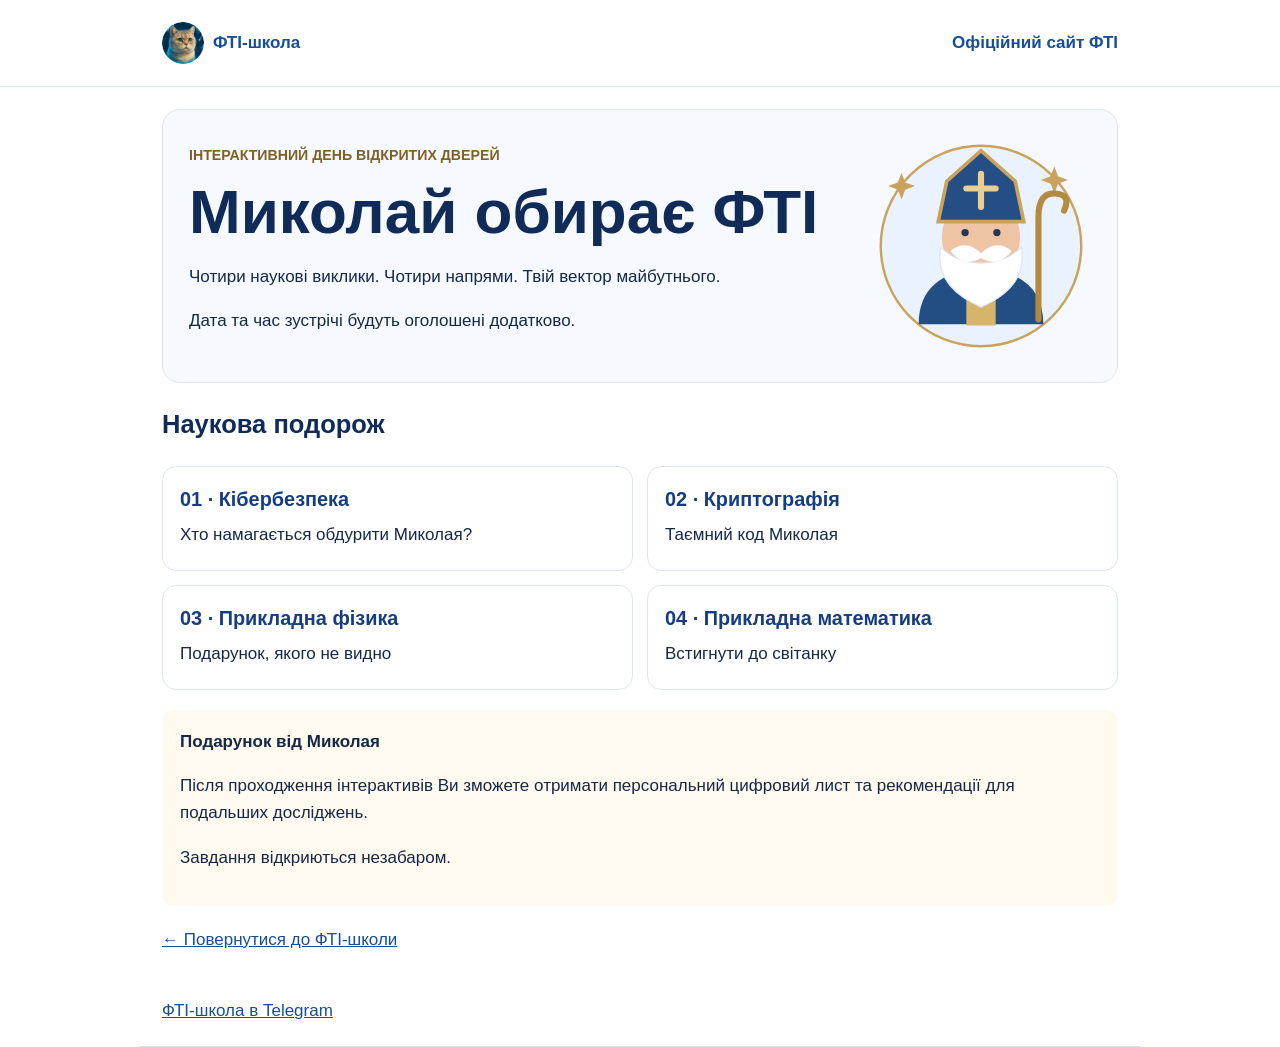
==== open-day/index.html @ 828499d8 "Add files via upload" ====
<!doctype html><html lang="uk"><head><meta charset="utf-8"><meta name="viewport" content="width=device-width,initial-scale=1"><title>Миколай обирає ФТІ</title><link rel="icon" href="../images/logo.jpg"><style>*{box-sizing:border-box}body{margin:0;background:white;color:#152846;font:17px/1.6 "Segoe UI",Arial,sans-serif}main,header div,footer{max-width:1000px;margin:auto;padding:22px}header,footer{border-bottom:1px solid #dce5f1}header div{display:flex;align-items:center;justify-content:space-between;gap:12px;flex-wrap:wrap}a{color:#174e99}header a{display:flex;align-items:center;gap:9px;text-decoration:none;font-weight:650}header img{width:42px;height:42px;border-radius:50%}h1{font-size:clamp(36px,6vw,62px);line-height:1.1;color:#102b58;margin:10px 0}h2{color:#102b58}.hero{display:grid;grid-template-columns:1fr 220px;align-items:center;gap:20px;background:#f6f9ff;border:1px solid #dce5f1;border-radius:18px;padding:26px}.hero img{width:100%}.grid{display:grid;grid-template-columns:1fr 1fr;gap:14px}article{border:1px solid #dce5f1;border-radius:14px;padding:17px}article h3{margin:0;color:#163d82}article p{margin:5px 0}small{color:#806023;font-weight:700}.note{background:#fffaf0;padding:18px;border-radius:12px;margin:20px 0}@media(max-width:550px){main,header div,footer{padding:15px}.hero{grid-template-columns:1fr 90px;padding:15px;gap:10px}.grid{grid-template-columns:1fr}h1{font-size:34px}}</style></head><body><header><div><a href="../"><img src="../images/fti-cat-avatar.png" alt="">ФТІ-школа</a><a href="https://ipt.kpi.ua">Офіційний сайт ФТІ</a></div></header><main><div class="hero"><div><small>ІНТЕРАКТИВНИЙ ДЕНЬ ВІДКРИТИХ ДВЕРЕЙ</small><h1>Миколай обирає ФТІ</h1><p>Чотири наукові виклики. Чотири напрями. Твій вектор майбутнього.</p><p>Дата та час зустрічі будуть оголошені додатково.</p></div><img src="images/nicholas.svg" alt="Святий Миколай"></div><h2>Наукова подорож</h2><div class="grid"><article><h3>01 · Кібербезпека</h3><p>Хто намагається обдурити Миколая?</p></article><article><h3>02 · Криптографія</h3><p>Таємний код Миколая</p></article><article><h3>03 · Прикладна фізика</h3><p>Подарунок, якого не видно</p></article><article><h3>04 · Прикладна математика</h3><p>Встигнути до світанку</p></article></div><div class="note"><strong>Подарунок від Миколая</strong><p>Після проходження інтерактивів Ви зможете отримати персональний цифровий лист та рекомендації для подальших досліджень.</p><p>Завдання відкриються незабаром.</p></div><a href="../">← Повернутися до ФТІ-школи</a></main><footer><a href="https://t.me/iptschool">ФТІ-школа в Telegram</a></footer></body></html>
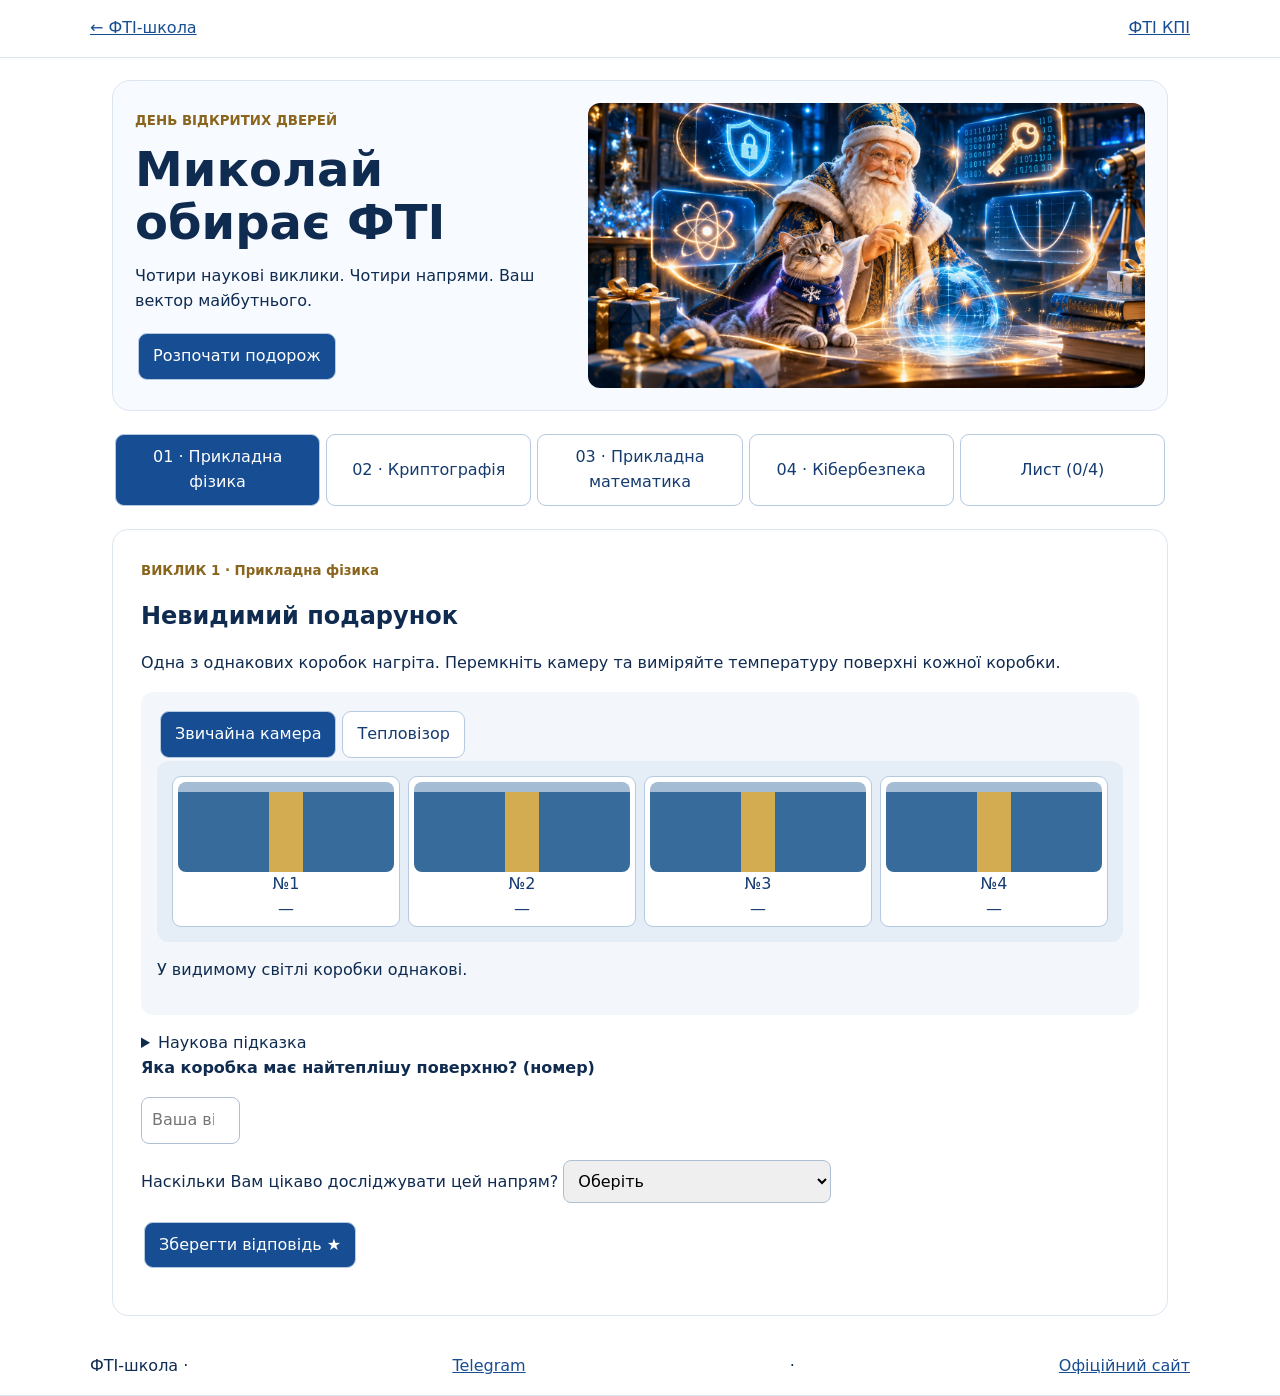
==== commit a48a65a8: "Add files via upload" ====
--- a/open-day/index.html
+++ b/open-day/index.html
@@ -1 +1 @@
-<!doctype html><html lang="uk"><head><meta charset="utf-8"><meta name="viewport" content="width=device-width,initial-scale=1"><title>Миколай обирає ФТІ</title><link rel="icon" href="../images/logo.jpg"><style>*{box-sizing:border-box}body{margin:0;background:white;color:#152846;font:17px/1.6 "Segoe UI",Arial,sans-serif}main,header div,footer{max-width:1000px;margin:auto;padding:22px}header,footer{border-bottom:1px solid #dce5f1}header div{display:flex;align-items:center;justify-content:space-between;gap:12px;flex-wrap:wrap}a{color:#174e99}header a{display:flex;align-items:center;gap:9px;text-decoration:none;font-weight:650}header img{width:42px;height:42px;border-radius:50%}h1{font-size:clamp(36px,6vw,62px);line-height:1.1;color:#102b58;margin:10px 0}h2{color:#102b58}.hero{display:grid;grid-template-columns:1fr 220px;align-items:center;gap:20px;background:#f6f9ff;border:1px solid #dce5f1;border-radius:18px;padding:26px}.hero img{width:100%}.grid{display:grid;grid-template-columns:1fr 1fr;gap:14px}article{border:1px solid #dce5f1;border-radius:14px;padding:17px}article h3{margin:0;color:#163d82}article p{margin:5px 0}small{color:#806023;font-weight:700}.note{background:#fffaf0;padding:18px;border-radius:12px;margin:20px 0}@media(max-width:550px){main,header div,footer{padding:15px}.hero{grid-template-columns:1fr 90px;padding:15px;gap:10px}.grid{grid-template-columns:1fr}h1{font-size:34px}}</style></head><body><header><div><a href="../"><img src="../images/fti-cat-avatar.png" alt="">ФТІ-школа</a><a href="https://ipt.kpi.ua">Офіційний сайт ФТІ</a></div></header><main><div class="hero"><div><small>ІНТЕРАКТИВНИЙ ДЕНЬ ВІДКРИТИХ ДВЕРЕЙ</small><h1>Миколай обирає ФТІ</h1><p>Чотири наукові виклики. Чотири напрями. Твій вектор майбутнього.</p><p>Дата та час зустрічі будуть оголошені додатково.</p></div><img src="images/nicholas.svg" alt="Святий Миколай"></div><h2>Наукова подорож</h2><div class="grid"><article><h3>01 · Кібербезпека</h3><p>Хто намагається обдурити Миколая?</p></article><article><h3>02 · Криптографія</h3><p>Таємний код Миколая</p></article><article><h3>03 · Прикладна фізика</h3><p>Подарунок, якого не видно</p></article><article><h3>04 · Прикладна математика</h3><p>Встигнути до світанку</p></article></div><div class="note"><strong>Подарунок від Миколая</strong><p>Після проходження інтерактивів Ви зможете отримати персональний цифровий лист та рекомендації для подальших досліджень.</p><p>Завдання відкриються незабаром.</p></div><a href="../">← Повернутися до ФТІ-школи</a></main><footer><a href="https://t.me/iptschool">ФТІ-школа в Telegram</a></footer></body></html>+<!doctype html><html lang="uk"><head><meta charset="utf-8"><meta name="viewport" content="width=device-width,initial-scale=1"><title>Миколай обирає ФТІ</title><link rel="stylesheet" href="style.css"></head><body><header><a href="../index.html">← ФТІ-школа</a><a href="https://ipt.kpi.ua">ФТІ КПІ</a></header><main><section class="hero"><div><small>ДЕНЬ ВІДКРИТИХ ДВЕРЕЙ</small><h1>Миколай обирає ФТІ</h1><p>Чотири наукові виклики. Чотири напрями. Ваш вектор майбутнього.</p><button onclick="go(0)">Розпочати подорож</button></div><img src="images/nicholas.jpg" alt="Миколай у науковій лабораторії з котиком"></section><nav id="nav"></nav><section id="work" aria-live="polite"></section><section id="letter" hidden></section></main><footer>ФТІ-школа · <a href="https://t.me/iptschool">Telegram</a> · <a href="https://ipt.kpi.ua">Офіційний сайт</a></footer><script src="app.js"></script></body></html>
--- a/open-day/style.css
+++ b/open-day/style.css
@@ -0,0 +1 @@
+*{box-sizing:border-box}body{margin:0;background:#fff;color:#102b50;font:16px/1.55 system-ui,sans-serif}header,footer{padding:16px max(5%,calc((100% - 1100px)/2));display:flex;justify-content:space-between;gap:12px;border-bottom:1px solid #dce6f1}a{color:#174d92}main{max-width:1100px;margin:auto;padding:22px}.hero{display:grid;grid-template-columns:1fr 1.3fr;align-items:center;gap:24px;background:#f7faff;border:1px solid #dce6f1;border-radius:18px;padding:22px}.hero img{width:100%;border-radius:12px}h1{font-size:clamp(30px,5vw,48px);line-height:1.1;margin:10px 0}h2{line-height:1.2}small{color:#8a651d;font-weight:700}button{font:inherit;cursor:pointer;border:1px solid #b5c9e1;border-radius:9px;background:white;color:#153b70;padding:10px 14px;margin:3px}button:hover,button:focus-visible{outline:2px solid #c29b43}button.primary,.hero button,button.active{background:#174d92;color:white}button:disabled{opacity:.45;cursor:default}nav{display:flex;flex-wrap:wrap;margin:20px 0}nav button{flex:1}#work,#letter{border:1px solid #dce6f1;border-radius:16px;padding:clamp(12px,3vw,28px)}.panel{background:#f3f7fc;padding:16px;border-radius:12px;margin:16px 0}.scene{display:grid;grid-template-columns:1fr 1fr;gap:12px}.zone{min-height:170px;border:1px dashed #a6bad4;border-radius:12px;padding:12px;text-align:center}.chest{font-size:55px;line-height:1.3}.lock{display:inline-block;padding:4px 8px;border-radius:6px;color:white;background:#2255b4}.gold{background:#99701b}.log{max-height:130px;overflow:auto;font-size:14px}.boxes{display:grid;grid-template-columns:repeat(4,1fr);gap:8px;padding:15px;background:#e5edf6;border-radius:12px}.boxes.heat{background:#20134c}.gift{display:block;width:100%;height:90px;border-radius:8px;background:linear-gradient(90deg,#376b9c 42%,#d3ab50 42%,#d3ab50 58%,#376b9c 58%);border-top:10px solid #a4bcd4}.heat .gift{background:var(--thermal);border-top:10px solid #af80d3}.boxes button{margin:0;padding:5px;min-width:0}.map{width:100%;max-height:350px}.message{border:1px solid #cbd8e8;border-radius:9px;padding:10px;margin:8px 0}.message summary{cursor:pointer;font-weight:600}input,select{font:inherit;padding:10px;border:1px solid #aebfd4;border-radius:8px;max-width:100%}.result{border-left:4px solid #c39b45;padding:10px 15px;margin:12px 0;background:#fffaf0}.bar{height:12px;background:#e3ecf7;border-radius:10px;overflow:hidden}.bar i{display:block;background:#235aa0;height:100%}.printpage{padding:20px}.printpage img{width:100%;max-height:250px;object-fit:cover} [hidden]{display:none!important}@media(max-width:650px){.hero{grid-template-columns:1fr}main{padding:12px}.boxes{padding:6px}.gift{height:60px}nav button{flex-basis:45%}}@media print{body{font-size:12pt}header,footer,.hero,nav,#work,.no-print{display:none!important}main{padding:0}#letter{border:0;padding:0}.printpage{break-after:page}.printpage:last-of-type{break-after:auto}a{color:#174d92}.bar i{print-color-adjust:exact;-webkit-print-color-adjust:exact}@page{size:A4;margin:15mm}}
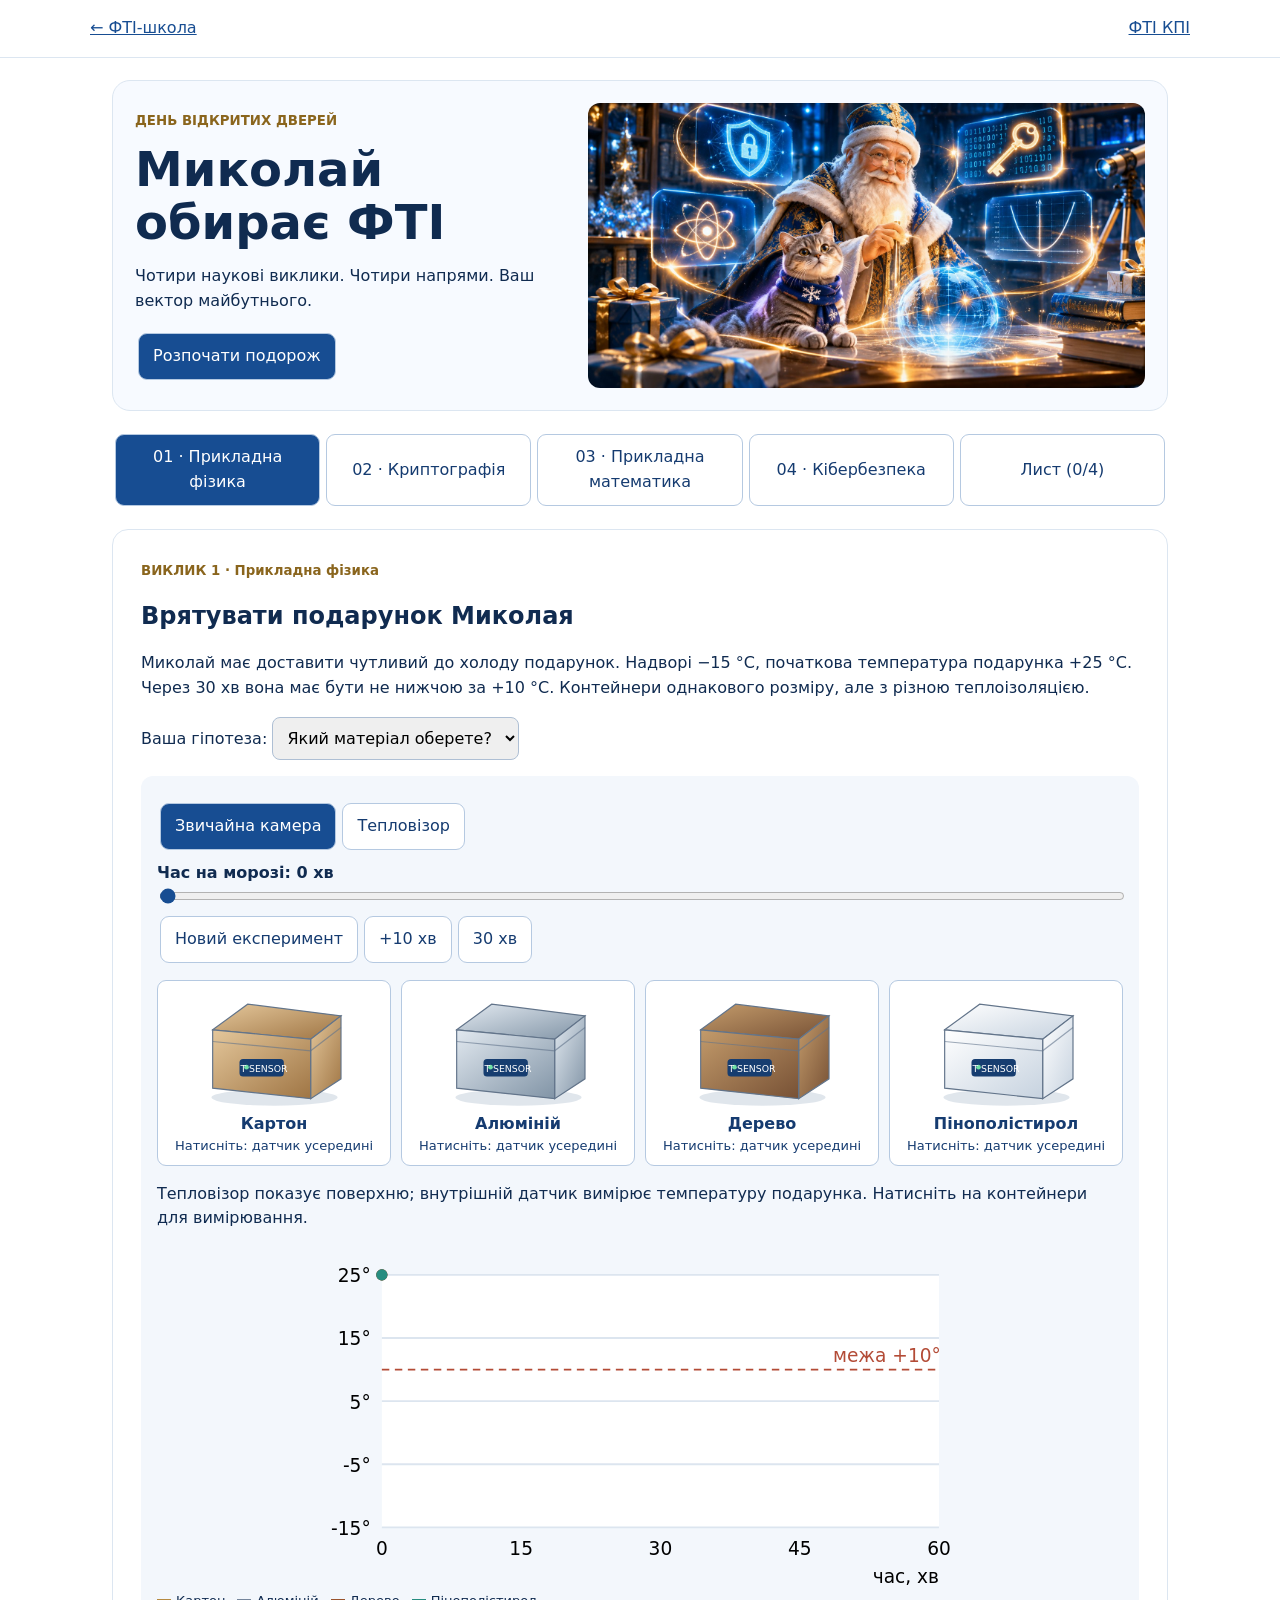
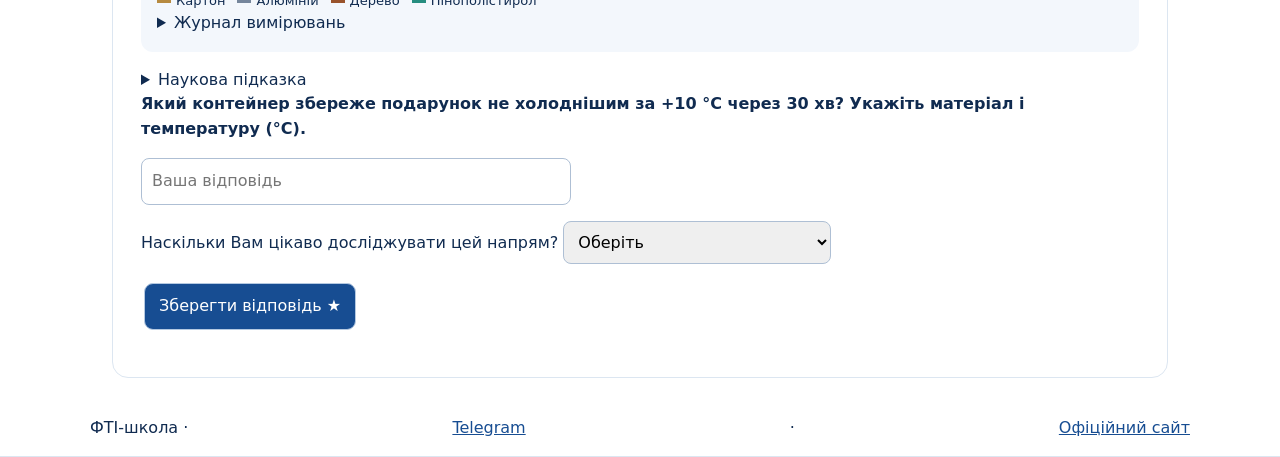
==== commit 45ed84d4: "Add files via upload" ====
--- a/open-day/index.html
+++ b/open-day/index.html
@@ -1 +1 @@
-<!doctype html><html lang="uk"><head><meta charset="utf-8"><meta name="viewport" content="width=device-width,initial-scale=1"><title>Миколай обирає ФТІ</title><link rel="stylesheet" href="style.css"></head><body><header><a href="../index.html">← ФТІ-школа</a><a href="https://ipt.kpi.ua">ФТІ КПІ</a></header><main><section class="hero"><div><small>ДЕНЬ ВІДКРИТИХ ДВЕРЕЙ</small><h1>Миколай обирає ФТІ</h1><p>Чотири наукові виклики. Чотири напрями. Ваш вектор майбутнього.</p><button onclick="go(0)">Розпочати подорож</button></div><img src="images/nicholas.jpg" alt="Миколай у науковій лабораторії з котиком"></section><nav id="nav"></nav><section id="work" aria-live="polite"></section><section id="letter" hidden></section></main><footer>ФТІ-школа · <a href="https://t.me/iptschool">Telegram</a> · <a href="https://ipt.kpi.ua">Офіційний сайт</a></footer><script src="app.js"></script></body></html>
+<!doctype html><html lang="uk"><head><meta charset="utf-8"><meta name="viewport" content="width=device-width,initial-scale=1"><title>Миколай обирає ФТІ</title><link rel="stylesheet" href="style-v3.css"></head><body><header><a href="../index.html">← ФТІ-школа</a><a href="https://ipt.kpi.ua">ФТІ КПІ</a></header><main><section class="hero"><div><small>ДЕНЬ ВІДКРИТИХ ДВЕРЕЙ</small><h1>Миколай обирає ФТІ</h1><p>Чотири наукові виклики. Чотири напрями. Ваш вектор майбутнього.</p><button onclick="go(0)">Розпочати подорож</button></div><img src="images/nicholas.jpg" alt="Миколай у науковій лабораторії з котиком"></section><nav id="nav"></nav><section id="work" aria-live="polite"></section><section id="letter" hidden></section></main><footer>ФТІ-школа · <a href="https://t.me/iptschool">Telegram</a> · <a href="https://ipt.kpi.ua">Офіційний сайт</a></footer><script src="app-v3.js"></script></body></html>
--- a/open-day/style-v3.css
+++ b/open-day/style-v3.css
@@ -0,0 +1,2 @@
+*{box-sizing:border-box}body{margin:0;background:#fff;color:#102b50;font:16px/1.55 system-ui,sans-serif}header,footer{padding:16px max(5%,calc((100% - 1100px)/2));display:flex;justify-content:space-between;gap:12px;border-bottom:1px solid #dce6f1}a{color:#174d92}main{max-width:1100px;margin:auto;padding:22px}.hero{display:grid;grid-template-columns:1fr 1.3fr;align-items:center;gap:24px;background:#f7faff;border:1px solid #dce6f1;border-radius:18px;padding:22px}.hero img{width:100%;border-radius:12px}h1{font-size:clamp(30px,5vw,48px);line-height:1.1;margin:10px 0}h2{line-height:1.2}small{color:#8a651d;font-weight:700}button{font:inherit;cursor:pointer;border:1px solid #b5c9e1;border-radius:9px;background:white;color:#153b70;padding:10px 14px;margin:3px}button:hover,button:focus-visible{outline:2px solid #c29b43}button.primary,.hero button,button.active{background:#174d92;color:white}button:disabled{opacity:.45;cursor:default}nav{display:flex;flex-wrap:wrap;margin:20px 0}nav button{flex:1}#work,#letter{border:1px solid #dce6f1;border-radius:16px;padding:clamp(12px,3vw,28px)}.panel{background:#f3f7fc;padding:16px;border-radius:12px;margin:16px 0}.scene{display:grid;grid-template-columns:1fr 1fr;gap:12px}.zone{min-height:170px;border:1px dashed #a6bad4;border-radius:12px;padding:12px;text-align:center}.chest{font-size:55px;line-height:1.3}.lock{display:inline-block;padding:4px 8px;border-radius:6px;color:white;background:#2255b4}.gold{background:#99701b}.log{max-height:130px;overflow:auto;font-size:14px}.boxes{display:grid;grid-template-columns:repeat(4,1fr);gap:8px;padding:15px;background:#e5edf6;border-radius:12px}.boxes.heat{background:#20134c}.gift{display:block;width:100%;height:90px;border-radius:8px;background:linear-gradient(90deg,#376b9c 42%,#d3ab50 42%,#d3ab50 58%,#376b9c 58%);border-top:10px solid #a4bcd4}.heat .gift{background:var(--thermal);border-top:10px solid #af80d3}.boxes button{margin:0;padding:5px;min-width:0}.map{width:100%;max-height:350px}.message{border:1px solid #cbd8e8;border-radius:9px;padding:10px;margin:8px 0}.message summary{cursor:pointer;font-weight:600}input,select{font:inherit;padding:10px;border:1px solid #aebfd4;border-radius:8px;max-width:100%}.result{border-left:4px solid #c39b45;padding:10px 15px;margin:12px 0;background:#fffaf0}.bar{height:12px;background:#e3ecf7;border-radius:10px;overflow:hidden}.bar i{display:block;background:#235aa0;height:100%}.printpage{padding:20px}.printpage img{width:100%;max-height:250px;object-fit:cover} [hidden]{display:none!important}@media(max-width:650px){.hero{grid-template-columns:1fr}main{padding:12px}.boxes{padding:6px}.gift{height:60px}nav button{flex-basis:45%}}@media print{body{font-size:12pt}header,footer,.hero,nav,#work,.no-print{display:none!important}main{padding:0}#letter{border:0;padding:0}.printpage{break-after:page}.printpage:last-of-type{break-after:auto}a{color:#174d92}.bar i{print-color-adjust:exact;-webkit-print-color-adjust:exact}@page{size:A4;margin:15mm}}
+.container-grid{display:grid;grid-template-columns:repeat(4,minmax(0,1fr));gap:10px;margin:14px 0}.container-item{margin:0;display:flex;flex-direction:column;align-items:center;padding:8px;min-width:0}.container-item svg{width:100%;max-width:175px}.container-item span{font-size:13px;text-align:center}.container-item b{overflow-wrap:anywhere}.phys-controls{display:flex;flex-wrap:wrap;margin:8px 0}.time-range{display:block;width:100%;padding:0;accent-color:#174d92}.coolgraph{display:block;width:100%;max-width:650px;margin:auto}.legend{display:flex;flex-wrap:wrap;gap:12px;font-size:13px}.legend span:before{content:'';display:inline-block;width:14px;height:4px;background:var(--line);margin-right:5px;vertical-align:middle}.heat-scale{height:12px;background:linear-gradient(90deg,#3439ce,#15a9cd,#8ed52a,#f39a15,#db2929);border-radius:6px}.table-scroll{overflow-x:auto}.table-scroll table{border-collapse:collapse;width:100%;font-size:13px}.table-scroll td,.table-scroll th{border:1px solid #dce6f1;padding:6px;text-align:center}#response[type=text]{width:min(100%,430px)}@media(max-width:650px){.container-grid{grid-template-columns:repeat(2,minmax(0,1fr))}}
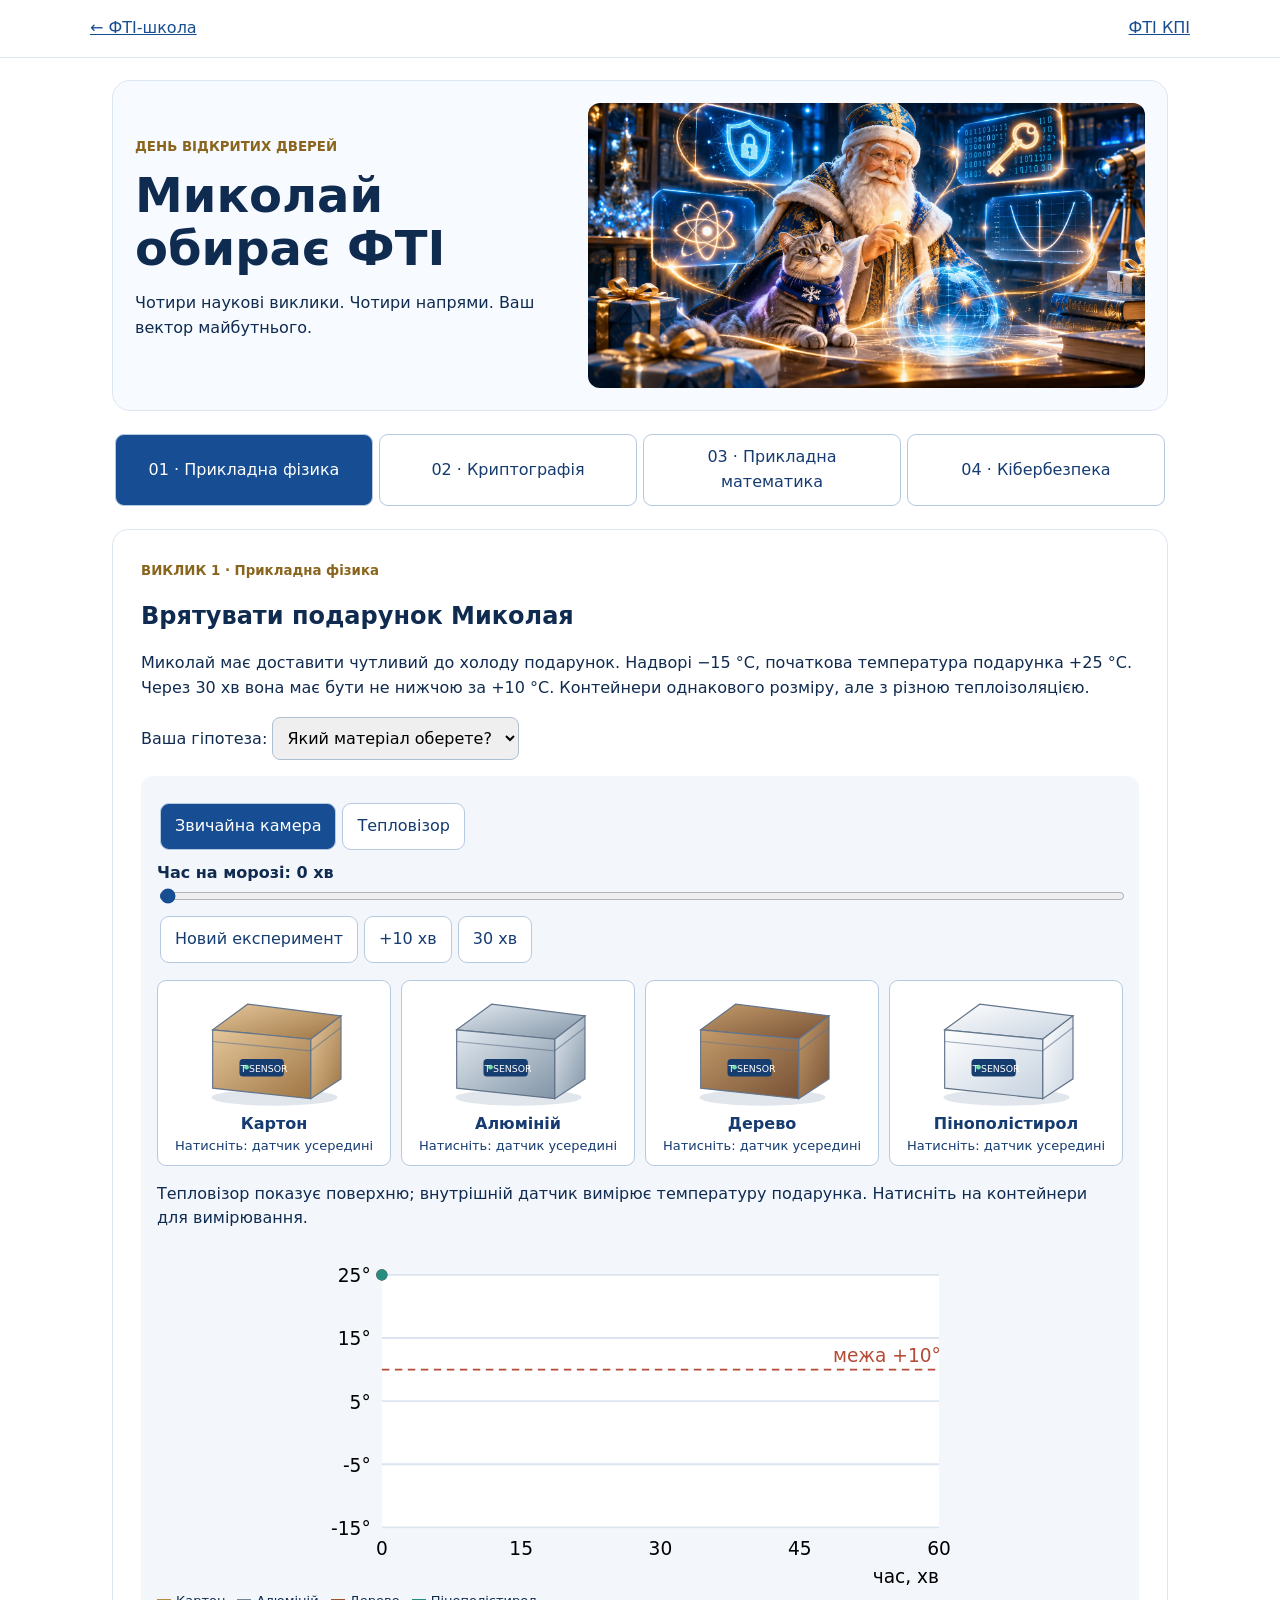
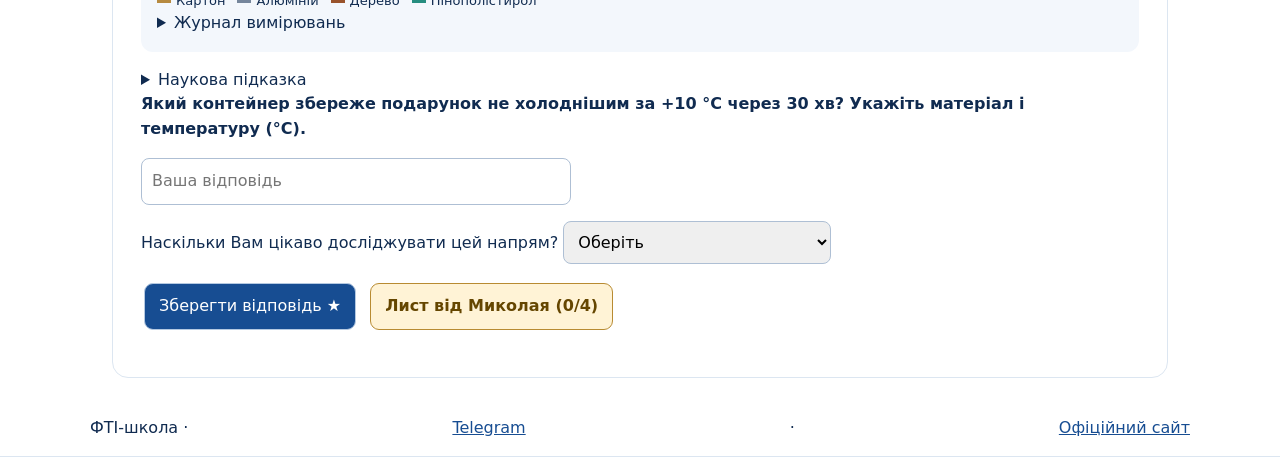
==== commit 7d81340e: "Add files via upload" ====
--- a/open-day/index.html
+++ b/open-day/index.html
@@ -1 +1 @@
-<!doctype html><html lang="uk"><head><meta charset="utf-8"><meta name="viewport" content="width=device-width,initial-scale=1"><title>Миколай обирає ФТІ</title><link rel="stylesheet" href="style-v3.css"></head><body><header><a href="../index.html">← ФТІ-школа</a><a href="https://ipt.kpi.ua">ФТІ КПІ</a></header><main><section class="hero"><div><small>ДЕНЬ ВІДКРИТИХ ДВЕРЕЙ</small><h1>Миколай обирає ФТІ</h1><p>Чотири наукові виклики. Чотири напрями. Ваш вектор майбутнього.</p><button onclick="go(0)">Розпочати подорож</button></div><img src="images/nicholas.jpg" alt="Миколай у науковій лабораторії з котиком"></section><nav id="nav"></nav><section id="work" aria-live="polite"></section><section id="letter" hidden></section></main><footer>ФТІ-школа · <a href="https://t.me/iptschool">Telegram</a> · <a href="https://ipt.kpi.ua">Офіційний сайт</a></footer><script src="app-v3.js"></script></body></html>
+<!doctype html><html lang="uk"><head><meta charset="utf-8"><meta name="viewport" content="width=device-width,initial-scale=1"><title>Миколай обирає ФТІ</title><link rel="stylesheet" href="style-v4.css"></head><body><header><a href="../index.html">← ФТІ-школа</a><a href="https://ipt.kpi.ua">ФТІ КПІ</a></header><main><section class="hero"><div><small>ДЕНЬ ВІДКРИТИХ ДВЕРЕЙ</small><h1>Миколай обирає ФТІ</h1><p>Чотири наукові виклики. Чотири напрями. Ваш вектор майбутнього.</p></div><img src="images/nicholas-v4.jpg" alt="Миколай у науковій лабораторії з котиком"></section><nav id="nav"></nav><section id="work" aria-live="polite"></section><section id="letter" hidden></section></main><footer>ФТІ-школа · <a href="https://t.me/iptschool">Telegram</a> · <a href="https://ipt.kpi.ua">Офіційний сайт</a></footer><script src="app-v4.js"></script></body></html>
--- a/open-day/style-v4.css
+++ b/open-day/style-v4.css
@@ -0,0 +1,4 @@
+*{box-sizing:border-box}body{margin:0;background:#fff;color:#102b50;font:16px/1.55 system-ui,sans-serif}header,footer{padding:16px max(5%,calc((100% - 1100px)/2));display:flex;justify-content:space-between;gap:12px;border-bottom:1px solid #dce6f1}a{color:#174d92}main{max-width:1100px;margin:auto;padding:22px}.hero{display:grid;grid-template-columns:1fr 1.3fr;align-items:center;gap:24px;background:#f7faff;border:1px solid #dce6f1;border-radius:18px;padding:22px}.hero img{width:100%;border-radius:12px}h1{font-size:clamp(30px,5vw,48px);line-height:1.1;margin:10px 0}h2{line-height:1.2}small{color:#8a651d;font-weight:700}button{font:inherit;cursor:pointer;border:1px solid #b5c9e1;border-radius:9px;background:white;color:#153b70;padding:10px 14px;margin:3px}button:hover,button:focus-visible{outline:2px solid #c29b43}button.primary,.hero button,button.active{background:#174d92;color:white}button:disabled{opacity:.45;cursor:default}nav{display:flex;flex-wrap:wrap;margin:20px 0}nav button{flex:1}#work,#letter{border:1px solid #dce6f1;border-radius:16px;padding:clamp(12px,3vw,28px)}.panel{background:#f3f7fc;padding:16px;border-radius:12px;margin:16px 0}.scene{display:grid;grid-template-columns:1fr 1fr;gap:12px}.zone{min-height:170px;border:1px dashed #a6bad4;border-radius:12px;padding:12px;text-align:center}.chest{font-size:55px;line-height:1.3}.lock{display:inline-block;padding:4px 8px;border-radius:6px;color:white;background:#2255b4}.gold{background:#99701b}.log{max-height:130px;overflow:auto;font-size:14px}.boxes{display:grid;grid-template-columns:repeat(4,1fr);gap:8px;padding:15px;background:#e5edf6;border-radius:12px}.boxes.heat{background:#20134c}.gift{display:block;width:100%;height:90px;border-radius:8px;background:linear-gradient(90deg,#376b9c 42%,#d3ab50 42%,#d3ab50 58%,#376b9c 58%);border-top:10px solid #a4bcd4}.heat .gift{background:var(--thermal);border-top:10px solid #af80d3}.boxes button{margin:0;padding:5px;min-width:0}.map{width:100%;max-height:350px}.message{border:1px solid #cbd8e8;border-radius:9px;padding:10px;margin:8px 0}.message summary{cursor:pointer;font-weight:600}input,select{font:inherit;padding:10px;border:1px solid #aebfd4;border-radius:8px;max-width:100%}.result{border-left:4px solid #c39b45;padding:10px 15px;margin:12px 0;background:#fffaf0}.bar{height:12px;background:#e3ecf7;border-radius:10px;overflow:hidden}.bar i{display:block;background:#235aa0;height:100%}.printpage{padding:20px}.printpage img{width:100%;max-height:250px;object-fit:cover} [hidden]{display:none!important}@media(max-width:650px){.hero{grid-template-columns:1fr}main{padding:12px}.boxes{padding:6px}.gift{height:60px}nav button{flex-basis:45%}}@media print{body{font-size:12pt}header,footer,.hero,nav,#work,.no-print{display:none!important}main{padding:0}#letter{border:0;padding:0}.printpage{break-after:page}.printpage:last-of-type{break-after:auto}a{color:#174d92}.bar i{print-color-adjust:exact;-webkit-print-color-adjust:exact}@page{size:A4;margin:15mm}}
+.container-grid{display:grid;grid-template-columns:repeat(4,minmax(0,1fr));gap:10px;margin:14px 0}.container-item{margin:0;display:flex;flex-direction:column;align-items:center;padding:8px;min-width:0}.container-item svg{width:100%;max-width:175px}.container-item span{font-size:13px;text-align:center}.container-item b{overflow-wrap:anywhere}.phys-controls{display:flex;flex-wrap:wrap;margin:8px 0}.time-range{display:block;width:100%;padding:0;accent-color:#174d92}.coolgraph{display:block;width:100%;max-width:650px;margin:auto}.legend{display:flex;flex-wrap:wrap;gap:12px;font-size:13px}.legend span:before{content:'';display:inline-block;width:14px;height:4px;background:var(--line);margin-right:5px;vertical-align:middle}.heat-scale{height:12px;background:linear-gradient(90deg,#3439ce,#15a9cd,#8ed52a,#f39a15,#db2929);border-radius:6px}.table-scroll{overflow-x:auto}.table-scroll table{border-collapse:collapse;width:100%;font-size:13px}.table-scroll td,.table-scroll th{border:1px solid #dce6f1;padding:6px;text-align:center}#response[type=text]{width:min(100%,430px)}@media(max-width:650px){.container-grid{grid-template-columns:repeat(2,minmax(0,1fr))}}
+
+.crypto-layout{display:grid;grid-template-columns:minmax(0,1fr) minmax(0,1.35fr) minmax(0,1fr);gap:12px;align-items:stretch}.character{margin:0;min-width:0;background:#edf4fb;border-radius:12px;overflow:hidden;text-align:center}.character img{width:100%;display:block;aspect-ratio:1/1;object-fit:cover}.character figcaption{padding:8px;font-weight:700}.crypto-center{min-width:0;text-align:center;background:#f3f7fc;border:1px solid #cbd8e8;border-radius:12px;padding:12px}.crypto-center .log{text-align:left;max-height:145px}.drop-command{border:2px dashed #a6bad4;border-radius:8px;padding:10px;margin:10px 0;min-height:52px}.command-bank{display:flex;flex-wrap:wrap;justify-content:center;margin:12px 0}.answer-actions{display:flex;flex-wrap:wrap;gap:8px}.letter-btn{background:#fff3d6;border-color:#b88b32;color:#654600;font-weight:700}.hero img{display:block;object-fit:contain;min-width:0}@media(max-width:650px){.crypto-layout{grid-template-columns:1fr 1fr}.crypto-center{grid-column:1/-1;grid-row:2}.character img{aspect-ratio:4/3}.character:last-child{grid-column:2;grid-row:1}}
